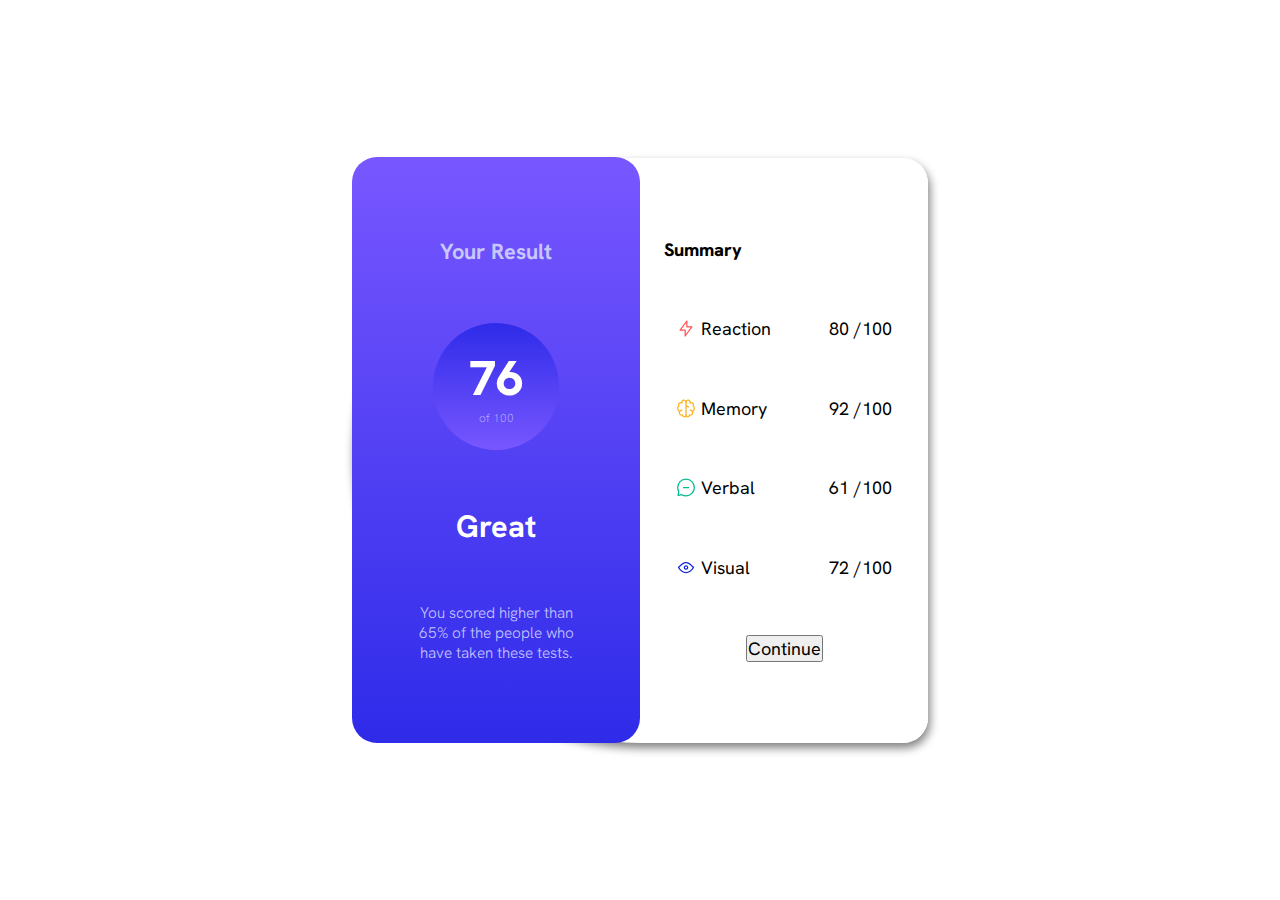
==== index.html @ 456a72e5 "initial commit" ====
<!DOCTYPE html>
<html lang="en">

<head>
  <meta charset="UTF-8">
  <meta name="viewport" content="width=device-width, initial-scale=1.0">
  <link rel="stylesheet" href="style.css">
  <link rel="preconnect" href="https://fonts.googleapis.com">
  <link rel="preconnect" href="https://fonts.gstatic.com" crossorigin>
  <link
    href="https://fonts.googleapis.com/css2?family=Hanken+Grotesk:ital,wght@0,100;0,200;0,300;0,400;0,500;0,600;0,700;0,800;0,900;1,100;1,200;1,300;1,400;1,500;1,600;1,700;1,800;1,900&display=swap"
    rel="stylesheet">
  <title>Results Summary - Component</title>
</head>

<body>
  <div class="container-main">

    <section class="container-left">

      <p class="container-left-p1">Your Result</p>
      <div class="container-left-result">
        <p class="container-left-p2">76</p>
        <p class="container-left-p3"> of 100</p>
      </div>
      <p class="container-left-p4">Great</p>
      <p class="container-left-p5">You scored higher than 65% of the people who have taken these tests.</p>
    </section>

    <section class="container-right">

      <p class="container-right-p1">Summary</p>
      <div class="results-summary-container">
        <div class="left-group">
          <img src="assets/images/icon-reaction.svg" alt="reaction icon">
          <span>Reaction</span>
        </div>
        <div class="right-group">
          <span>80 /</span>
          <span> 100</span>
        </div>
      </div>
      <div class="results-summary-container">
        <div class="left-group">
          <img src="assets/images/icon-memory.svg" alt="memory icon">
          <span>Memory</span>
        </div>
        <div class="right-group">
          <span>92 /</span>
          <span> 100</span>
        </div>
      </div>
      <div class="results-summary-container">
        <div class="left-group">
          <img src="assets/images/icon-verbal.svg" alt="verbal icon">
          <span>Verbal</span>
        </div>
        <div class="right-group">
          <span>61 /</span>
          <span> 100</span>
        </div>
      </div>
      <div class="results-summary-container">
        <div class="left-group">
          <img src="assets/images/icon-visual.svg" alt="visual icon">
          <span>Visual</span>
        </div>
        <div class="right-group">
          <span>72 /</span>
          <span> 100</span>
        </div>
      </div>
      <button>Continue</button>
    </section>

  </div>

  <!-- <div class="attribution">
    Challenge by <a href="https://www.frontendmentor.io?ref=challenge" target="_blank">Frontend Mentor</a>.
    Coded by <a href="https://github.com/PlebianJim">Plebian Jim</a>.
  </div> -->
</body>

</html>
---- style.css ----
* {
    padding: 0;
    margin: 0;
    box-sizing: border-box;
    font-family: 'Hanken Grotesk', sans-serif;
    font-size: 18px;
}

body {
    display: flex;
    align-items: center;
    justify-content: center;
    width: 100vw;
    height: 100vh;
}

/***** Main Container *****/

.container-main {
    display: flex;
    align-items: center;
    justify-content: center;
    text-align: center;
    height: calc(70% - 5%);
    width: calc(50% - 5%);
    border-top-left-radius: 50%;
    border-bottom-left-radius: 50%;
    box-shadow: 2px 5px 10px grey;
    border-top-right-radius: 25px;
    border-bottom-right-radius: 25px;
}

/***** Left Container *****/

.container-left {
    display: flex;
    justify-content: space-evenly;
    align-items: center;
    flex-direction: column;
    background: rgb(46, 43, 233);
    background: linear-gradient(0deg, rgba(46, 43, 233, 1) 0%, rgba(120, 87, 255, 1) 100%);
    color: hsl(0, 0%, 100%);
    padding: calc(1.5vw + 0.5vh);
    height: calc(105.2% - 5%);
    width: calc(55% - 5%);
    border-radius: 25px;
    z-index: 1;
}

.container-left-p1 {
    color: hsl(241, 100%, 89%);
    font-weight: 700;
    font-size: calc(0.5rem + 1vw);
}

.container-left-result {
    display: flex;
    justify-content: center;
    align-items: center;
    text-align: center;
    flex-direction: column;
    background: rgb(120,87,255);
    background: linear-gradient(0deg, rgba(120,87,255,1) 0%, rgba(46,43,233,1) 100%);    border-radius: 50%;
    padding: calc(3.2vw + 2.5vh);
    width: calc(1.2vw + 0.5vh);
    height: calc(1.2vw + 0.5vh);
}

.container-left-p2 {
    font-size: calc(2rem + 1vw);
    font-weight: 800;
}

.container-left-p3 {
    font-size: calc(0.15rem + 0.7vw);
    font-weight: 200;
    color: hsl(241, 100%, 89%);
    white-space: nowrap;
}

.container-left-p4 {
    font-size: calc(1rem + 1vw);
    font-weight: 700;
}

.container-left-p5 {
    color: hsl(241, 100%, 89%);
    font-size: calc(0.6rem + 0.5vh);
    font-weight: 300;
    width: calc(75% - 5%);
}

/***** Right Container *****/

.container-right {
    display: flex;
    justify-content: space-evenly;
    align-items: center;
    flex-direction: column;
    background: white;
    color: black;
    padding: calc(1.5vw + 0.5vh);
    height: calc(105% - 5%);
    width: calc(55% - 5%);
    position: relative;
    border-top-right-radius: 25px;
    border-bottom-right-radius: 25px;
}

.container-right-p1 {
    font-weight: 800;
    align-self: flex-start;
}

.container {
    display: flex;
    flex-direction: column;
    align-items: center;
    border: 1px solid black;
    width: calc(35vw - 1%);
}

.results-summary-container {
    display: flex;
    flex-direction: row;
    width: 100%;
    justify-content: space-around;
}

.results-summary-container img {
    padding-right: 5%;
}

.left-group {
    display: flex;
    width: 50%;
    padding-left: 5%;
    justify-content: flex-start;
}

.right-group {
    display: flex;
    width: 50%;
    padding-right: 5%;
    justify-content: flex-end;
}
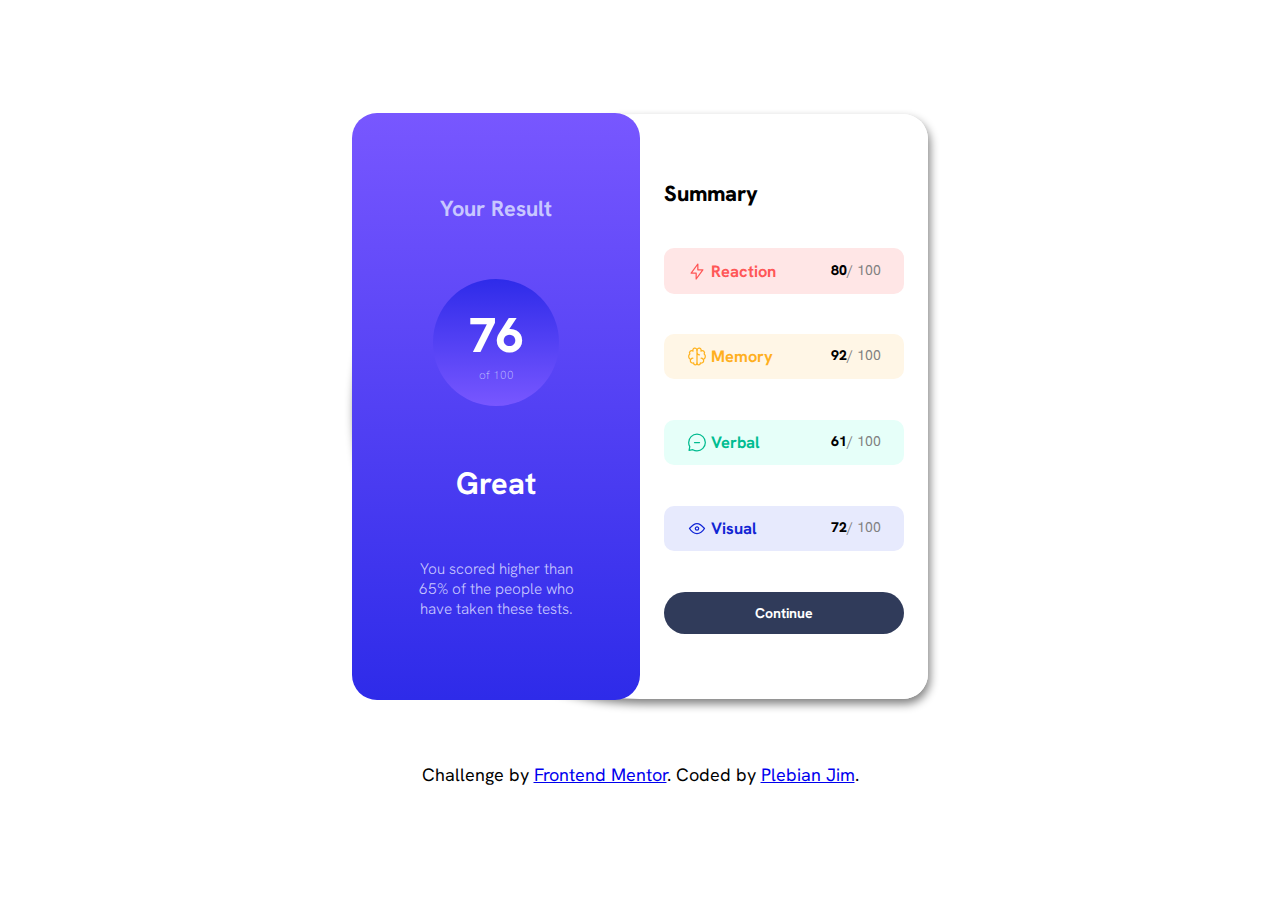
==== commit 94c66be6: "added and connected json data" ====
--- a/index.html
+++ b/index.html
@@ -10,6 +10,7 @@
   <link
     href="https://fonts.googleapis.com/css2?family=Hanken+Grotesk:ital,wght@0,100;0,200;0,300;0,400;0,500;0,600;0,700;0,800;0,900;1,100;1,200;1,300;1,400;1,500;1,600;1,700;1,800;1,900&display=swap"
     rel="stylesheet">
+  <script src="main.js" defer></script>
   <title>Results Summary - Component</title>
 </head>
 
@@ -20,7 +21,7 @@
 
       <p class="container-left-p1">Your Result</p>
       <div class="container-left-result">
-        <p class="container-left-p2">76</p>
+        <p class="container-left-p2" id="result-score"></p>
         <p class="container-left-p3"> of 100</p>
       </div>
       <p class="container-left-p4">Great</p>
@@ -30,55 +31,60 @@
     <section class="container-right">
 
       <p class="container-right-p1">Summary</p>
-      <div class="results-summary-container">
+
+      <div class="results-summary-container results-background-red">
         <div class="left-group">
           <img src="assets/images/icon-reaction.svg" alt="reaction icon">
-          <span>Reaction</span>
+          <span class="results-text-red">Reaction</span>
         </div>
         <div class="right-group">
-          <span>80 /</span>
-          <span> 100</span>
+          <span class="results-value" id="reaction-score"></span>
+          <span class="percentile-text">/ 100</span>
         </div>
       </div>
-      <div class="results-summary-container">
+
+      <div class="results-summary-container results-background-yellow">
         <div class="left-group">
           <img src="assets/images/icon-memory.svg" alt="memory icon">
-          <span>Memory</span>
+          <span class="results-text-yellow">Memory</span>
         </div>
         <div class="right-group">
-          <span>92 /</span>
-          <span> 100</span>
+          <span class="results-value" id="memory-score"></span>
+          <span class="percentile-text">/ 100</span>
         </div>
       </div>
-      <div class="results-summary-container">
+
+      <div class="results-summary-container results-background-green">
         <div class="left-group">
           <img src="assets/images/icon-verbal.svg" alt="verbal icon">
-          <span>Verbal</span>
+          <span class="results-text-green">Verbal</span>
         </div>
         <div class="right-group">
-          <span>61 /</span>
-          <span> 100</span>
+          <span class="results-value" id="verbal-score"></span>
+          <span class="percentile-text">/ 100</span>
         </div>
       </div>
-      <div class="results-summary-container">
+
+      <div class="results-summary-container results-background-blue">
         <div class="left-group">
           <img src="assets/images/icon-visual.svg" alt="visual icon">
-          <span>Visual</span>
+          <span class="results-text-blue">Visual</span>
         </div>
         <div class="right-group">
-          <span>72 /</span>
-          <span> 100</span>
+          <span class="results-value" id="visual-score"></span>
+          <span class="percentile-text">/ 100</span>
         </div>
       </div>
-      <button>Continue</button>
+
+      <button class="continue-button">Continue</button>
     </section>
 
   </div>
 
-  <!-- <div class="attribution">
+  <div class="attribution">
     Challenge by <a href="https://www.frontendmentor.io?ref=challenge" target="_blank">Frontend Mentor</a>.
     Coded by <a href="https://github.com/PlebianJim">Plebian Jim</a>.
-  </div> -->
+  </div>
 </body>
 
 </html>--- a/style.css
+++ b/style.css
@@ -4,6 +4,7 @@
     box-sizing: border-box;
     font-family: 'Hanken Grotesk', sans-serif;
     font-size: 18px;
+    caret-color: transparent;
 }
 
 body {
@@ -12,6 +13,7 @@
     justify-content: center;
     width: 100vw;
     height: 100vh;
+    flex-direction: column;
 }
 
 /***** Main Container *****/
@@ -21,8 +23,8 @@
     align-items: center;
     justify-content: center;
     text-align: center;
-    height: calc(70% - 5%);
-    width: calc(50% - 5%);
+    height: calc(70vh - 5%);
+    width: calc(50vw - 5%);
     border-top-left-radius: 50%;
     border-bottom-left-radius: 50%;
     box-shadow: 2px 5px 10px grey;
@@ -110,14 +112,7 @@
 .container-right-p1 {
     font-weight: 800;
     align-self: flex-start;
-}
-
-.container {
-    display: flex;
-    flex-direction: column;
-    align-items: center;
-    border: 1px solid black;
-    width: calc(35vw - 1%);
+    font-size: calc(0.5rem + 1vw);
 }
 
 .results-summary-container {
@@ -131,6 +126,60 @@
     padding-right: 5%;
 }
 
+.results-background-red {
+    background-color: hsl(0, 100%, 95%);
+    padding: 5%;
+    border-radius: 10px;
+    
+}
+
+.results-text-red {
+    color: hsl(0, 100%, 67%);
+    font-weight: 700;
+    font-size: calc(0.2rem + 1vw);
+}
+
+.results-background-yellow {
+    background-color: hsl(39, 100%, 95%);
+    padding: 5%;
+    border-radius: 10px;
+}
+
+.results-text-yellow {
+    color: hsl(39, 100%, 56%);
+    font-weight: 700;
+    font-size: calc(0.2rem + 1vw);
+}
+
+.results-background-green {
+    background-color: hsl(166, 100%, 95%);
+    padding: 5%;
+    border-radius: 10px;
+}
+
+.results-text-green {
+    color: hsl(166, 100%, 37%);
+    font-weight: 700;
+    font-size: calc(0.2rem + 1vw);
+}
+
+.results-background-blue {
+    background-color: hsl(234, 85%, 95%);
+    padding: 5%;
+    border-radius: 10px;
+}
+
+.results-text-blue {
+    color: hsl(234, 85%, 45%);
+    font-weight: 700;
+    font-size: calc(0.2rem + 1vw);
+}
+
+.percentile-text {
+    color: grey;
+    font-size: calc(0.25rem + 0.75vw);
+}
+
 .left-group {
     display: flex;
     width: 50%;
@@ -143,4 +192,50 @@
     width: 50%;
     padding-right: 5%;
     justify-content: flex-end;
-}+}
+
+.results-value {
+    font-weight: 800;
+    font-size: calc(0.25rem + 0.75vw);
+}
+
+.continue-button {
+    width: 100%;
+    border-radius: 25px;
+    padding: 5%;
+    font-size: calc(0.25rem + 0.75vw);
+    font-weight: 700;
+    color: white;
+    background-color: hsl(224, 30%, 27%);
+    border: none;
+    cursor: pointer;
+}
+
+.continue-button:hover {
+    background-color: white;
+    color: hsl(224, 30%, 27%);
+    border: 1px solid hsl(224, 30%, 27%);
+}
+
+.attribution {
+    margin-top: 5%;
+}
+
+@media (max-width: 700px) {
+
+    .container-main {
+        width: 80%;
+    }
+
+    .container-left-p2 {
+        font-size: calc(1.5rem + 0.5vw);
+    }
+
+    .container-left-p4 {
+        font-size: calc(1.5rem + 0.5vw);
+    }
+
+    .container-left-p5 {
+        width: 80%;
+    }
+}
